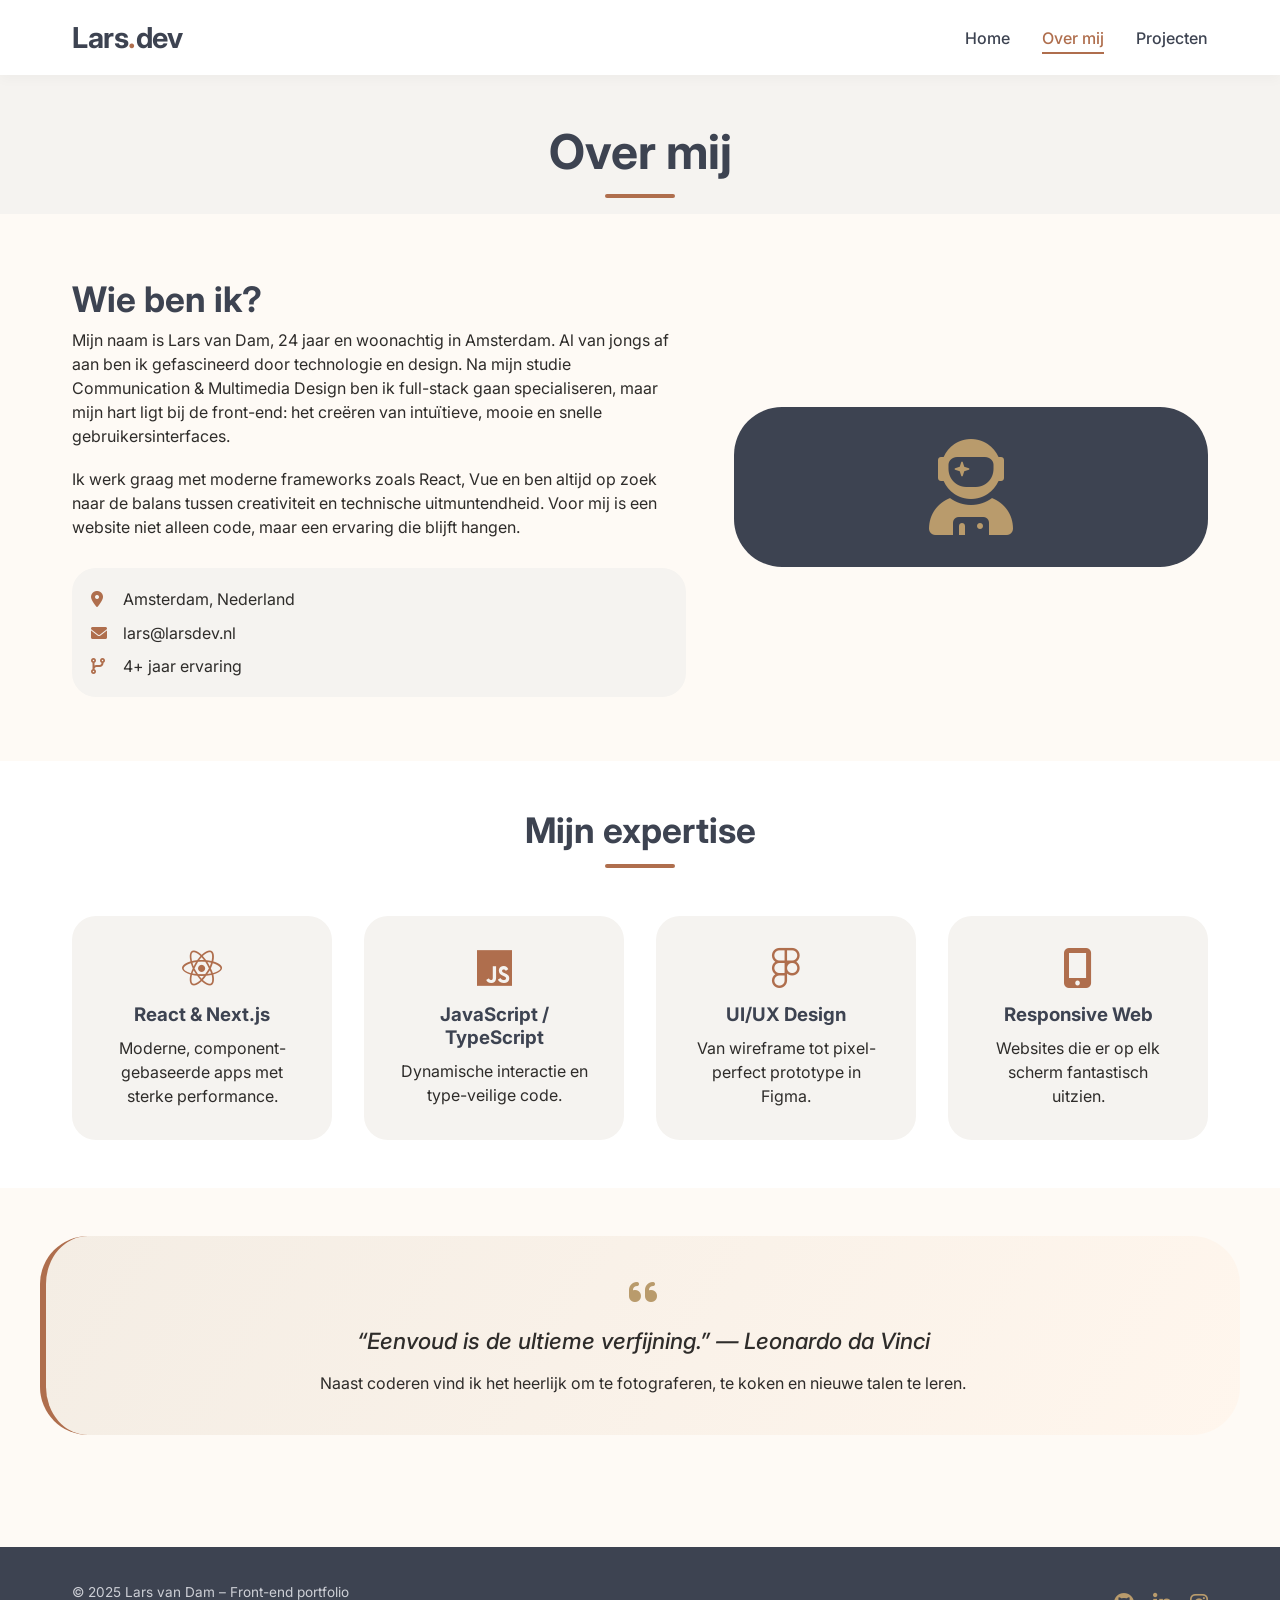
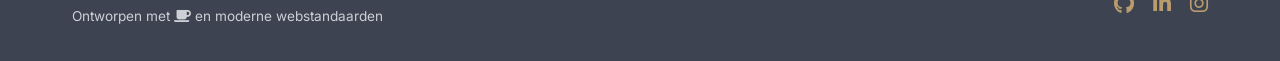
==== about.html @ 4d0721a4 "first commit" ====
<!DOCTYPE html>
<html lang="nl">
<head>
    <meta charset="UTF-8">
    <meta name="viewport" content="width=device-width, initial-scale=1.0">
    <title>Over mij | Jonathan Yang - Portfolio</title>
    <link rel="stylesheet" href="https://cdnjs.cloudflare.com/ajax/libs/font-awesome/6.0.0-beta3/css/all.min.css">
    <link href="https://fonts.googleapis.com/css2?family=Inter:opsz,wght@14..32,300;14..32,400;14..32,600;14..32,700&display=swap" rel="stylesheet">
    <link rel="stylesheet" href="style.css">
</head>
<body>
    <header>
        <nav class="navbar">
            <div class="nav-container">
                <div class="logo"><a href="index.html">Lars<span>.</span>dev</a></div>
                <ul class="nav-links">
                    <li><a href="index.html">Home</a></li>
                    <li><a href="about.html" class="active">Over mij</a></li>
                    <li><a href="projects.html">Projecten</a></li>
                </ul>
            </div>
        </nav>
    </header>

    <main>
        <section class="page-header">
            <div class="container">
                <h1>Over mij</h1>
                <div class="divider"></div>
            </div>
        </section>

        <section class="about-intro">
            <div class="container about-grid">
                <div class="about-text">
                    <h2>Wie ben ik?</h2>
                    <p>Mijn naam is Lars van Dam, 24 jaar en woonachtig in Amsterdam. Al van jongs af aan ben ik gefascineerd door technologie en design. Na mijn studie Communication & Multimedia Design ben ik full-stack gaan specialiseren, maar mijn hart ligt bij de front-end: het creëren van intuïtieve, mooie en snelle gebruikersinterfaces.</p>
                    <p>Ik werk graag met moderne frameworks zoals React, Vue en ben altijd op zoek naar de balans tussen creativiteit en technische uitmuntendheid. Voor mij is een website niet alleen code, maar een ervaring die blijft hangen.</p>
                    <div class="personal-details">
                        <div><i class="fas fa-map-marker-alt"></i> Amsterdam, Nederland</div>
                        <div><i class="fas fa-envelope"></i> lars@larsdev.nl</div>
                        <div><i class="fas fa-code-branch"></i> 4+ jaar ervaring</div>
                    </div>
                </div>
                <div class="about-illustration">
                    <i class="fas fa-user-astronaut"></i>
                </div>
            </div>
        </section>

        <section class="skills">
            <div class="container">
                <div class="section-header"><h2>Mijn expertise</h2><div class="divider"></div></div>
                <div class="skills-grid">
                    <div class="skill-card"><i class="fab fa-react"></i><h3>React & Next.js</h3><p>Moderne, component-gebaseerde apps met sterke performance.</p></div>
                    <div class="skill-card"><i class="fab fa-js"></i><h3>JavaScript / TypeScript</h3><p>Dynamische interactie en type-veilige code.</p></div>
                    <div class="skill-card"><i class="fab fa-figma"></i><h3>UI/UX Design</h3><p>Van wireframe tot pixel-perfect prototype in Figma.</p></div>
                    <div class="skill-card"><i class="fas fa-mobile-alt"></i><h3>Responsive Web</h3><p>Websites die er op elk scherm fantastisch uitzien.</p></div>
                </div>
            </div>
        </section>

        <section class="fun-fact">
            <div class="container fun-fact-box">
                <i class="fas fa-quote-left"></i>
                <p>“Eenvoud is de ultieme verfijning.” — Leonardo da Vinci</p>
                <span>Naast coderen vind ik het heerlijk om te fotograferen, te koken en nieuwe talen te leren.</span>
            </div>
        </section>
    </main>

    <footer>
        <div class="container footer-content">
            <div class="footer-info"><p>© 2025 Lars van Dam – Front-end portfolio</p><p>Ontworpen met <i class="fas fa-coffee"></i> en moderne webstandaarden</p></div>
            <div class="footer-social"><a href="#" aria-label="GitHub"><i class="fab fa-github"></i></a><a href="#" aria-label="LinkedIn"><i class="fab fa-linkedin-in"></i></a><a href="#" aria-label="Instagram"><i class="fab fa-instagram"></i></a></div>
        </div>
    </footer>
</body>
</html>
---- style.css ----
/* ---------- RESET & BASIS ---------- */
* {
    margin: 0;
    padding: 0;
    box-sizing: border-box;
}

body {
    font-family: 'Inter', sans-serif;
    background-color: #fefaf5; /* zacht warm wit */
    color: #2e2c2a;
    line-height: 1.5;
}

.container {
    max-width: 1200px;
    margin: 0 auto;
    padding: 0 2rem;
}

/* ---------- KLEURPALET ---------- */
:root {
    --beige: #B99B6C;
    --terracotta: #AF6E4D;
    --grijsblauw: #3D4351;
    --wit: #FFFFFF;
    --lichtgrijs: #F5F3F0;
}

/* ---------- NAVIGATIE ---------- */
.navbar {
    background-color: var(--wit);
    box-shadow: 0 4px 12px rgba(0,0,0,0.03);
    padding: 1rem 0;
    position: sticky;
    top: 0;
    z-index: 100;
}

.nav-container {
    max-width: 1200px;
    margin: 0 auto;
    padding: 0 2rem;
    display: flex;
    justify-content: space-between;
    align-items: center;
    flex-wrap: wrap;
}

.logo a {
    font-size: 1.8rem;
    font-weight: 700;
    color: var(--grijsblauw);
    text-decoration: none;
    letter-spacing: -0.5px;
}

.logo span {
    color: var(--terracotta);
}

.nav-links {
    display: flex;
    gap: 2rem;
    list-style: none;
}

.nav-links a {
    text-decoration: none;
    font-weight: 500;
    color: var(--grijsblauw);
    transition: 0.2s ease;
    padding-bottom: 4px;
    border-bottom: 2px solid transparent;
}

.nav-links a:hover, .nav-links a.active {
    color: var(--terracotta);
    border-bottom-color: var(--terracotta);
}

/* ---------- ALGEMENE ELEMENTEN ---------- */
h1, h2, h3 {
    font-weight: 700;
    line-height: 1.2;
    color: var(--grijsblauw);
}

h1 {
    font-size: 3rem;
    margin-bottom: 1rem;
}

h2 {
    font-size: 2.2rem;
    margin-bottom: 0.5rem;
}

.section-header {
    text-align: center;
    margin-bottom: 3rem;
}

.divider {
    width: 70px;
    height: 4px;
    background: var(--terracotta);
    margin: 0.8rem auto 0;
    border-radius: 2px;
}

.btn {
    display: inline-flex;
    align-items: center;
    gap: 0.5rem;
    padding: 0.8rem 1.8rem;
    border-radius: 40px;
    font-weight: 600;
    text-decoration: none;
    transition: 0.25s;
    font-size: 1rem;
}

.btn-primary {
    background-color: var(--terracotta);
    color: white;
    border: 2px solid var(--terracotta);
}

.btn-primary:hover {
    background-color: #9b5a3e;
    border-color: #9b5a3e;
    transform: translateY(-2px);
}

.btn-outline {
    background: transparent;
    border: 2px solid var(--beige);
    color: var(--beige);
}

.btn-outline:hover {
    background: var(--beige);
    color: white;
    border-color: var(--beige);
}

.btn-secondary {
    background-color: var(--beige);
    color: white;
    border: none;
}

.btn-secondary:hover {
    background-color: #a58454;
    transform: translateY(-2px);
}

/* ---------- HOME (HERO) ---------- */
.hero {
    padding: 4rem 0 2rem;
    background: linear-gradient(145deg, #fff9f2 0%, #fef7ed 100%);
}

.hero-grid {
    display: flex;
    align-items: center;
    gap: 3rem;
    flex-wrap: wrap;
}

.hero-content {
    flex: 1;
}

.hero-tag {
    background: rgba(175, 110, 77, 0.1);
    color: var(--terracotta);
    padding: 0.3rem 0.9rem;
    border-radius: 30px;
    font-size: 0.85rem;
    font-weight: 600;
    display: inline-block;
    margin-bottom: 1rem;
}

.accent-name {
    color: var(--terracotta);
    border-bottom: 3px solid var(--beige);
}

.hero-text {
    font-size: 1.2rem;
    margin: 1.5rem 0 2rem;
    color: #4a4a4a;
    max-width: 90%;
}

.hero-buttons {
    display: flex;
    gap: 1rem;
    flex-wrap: wrap;
}

.hero-visual {
    flex: 0.8;
    display: flex;
    justify-content: center;
}

.code-icon-wrapper {
    background: var(--grijsblauw);
    width: 220px;
    height: 220px;
    border-radius: 50%;
    display: flex;
    align-items: center;
    justify-content: center;
    position: relative;
    box-shadow: 0 20px 30px -10px rgba(0,0,0,0.15);
}

.code-icon-wrapper i {
    font-size: 5rem;
    color: var(--beige);
}

.floating-dot {
    position: absolute;
    width: 18px;
    height: 18px;
    background: var(--terracotta);
    border-radius: 50%;
    bottom: 20px;
    right: 30px;
    animation: float 2s infinite;
}

@keyframes float {
    0% { transform: translateY(0px); }
    50% { transform: translateY(-8px); }
    100% { transform: translateY(0px); }
}

/* Features */
.highlights {
    padding: 4rem 0;
    background: var(--wit);
}

.features-grid {
    display: flex;
    gap: 2rem;
    justify-content: center;
    flex-wrap: wrap;
}

.feature-card {
    background: var(--lichtgrijs);
    padding: 2rem 1.5rem;
    border-radius: 24px;
    text-align: center;
    flex: 1;
    min-width: 220px;
    transition: 0.2s;
}

.feature-card i {
    font-size: 2.5rem;
    color: var(--terracotta);
    margin-bottom: 1rem;
}

.feature-card h3 {
    margin-bottom: 0.5rem;
}

.feature-card p {
    color: #5f5c58;
}

/* featured project */
.featured-project {
    padding: 3rem 0 5rem;
    background: var(--lichtgrijs);
}

.featured-container {
    display: flex;
    align-items: center;
    gap: 3rem;
    flex-wrap: wrap;
    background: white;
    border-radius: 32px;
    padding: 2rem;
    box-shadow: 0 15px 30px rgba(0,0,0,0.05);
}

.featured-text {
    flex: 1.2;
}

.mini-badge {
    background: var(--beige);
    color: white;
    padding: 0.2rem 0.8rem;
    border-radius: 20px;
    font-size: 0.75rem;
    font-weight: 600;
    display: inline-block;
    margin-bottom: 1rem;
}

.featured-mockup {
    flex: 0.8;
    text-align: center;
    background: var(--grijsblauw);
    border-radius: 28px;
    padding: 2rem;
}

.featured-mockup i {
    font-size: 5rem;
    color: var(--beige);
}

/* ---------- ABOUT PAGINA ---------- */
.page-header {
    text-align: center;
    padding: 3rem 0 1rem;
    background: var(--lichtgrijs);
}

.page-header h1 {
    margin-bottom: 0.5rem;
}

.subtitle {
    font-size: 1.1rem;
    color: #6b6a68;
    margin-top: 0.5rem;
}

.about-intro {
    padding: 4rem 0;
}

.about-grid {
    display: flex;
    gap: 3rem;
    align-items: center;
    flex-wrap: wrap;
}

.about-text {
    flex: 1.5;
}

.about-text p {
    margin-bottom: 1.2rem;
    color: #2e2c2a;
}

.personal-details {
    margin-top: 1.8rem;
    display: flex;
    flex-direction: column;
    gap: 0.6rem;
    background: var(--lichtgrijs);
    padding: 1.2rem;
    border-radius: 24px;
}

.personal-details i {
    width: 28px;
    color: var(--terracotta);
}

.about-illustration {
    flex: 1;
    background: var(--grijsblauw);
    border-radius: 48px;
    padding: 2rem;
    text-align: center;
}

.about-illustration i {
    font-size: 6rem;
    color: var(--beige);
}

.skills {
    padding: 3rem 0;
    background: var(--wit);
}

.skills-grid {
    display: grid;
    grid-template-columns: repeat(auto-fit, minmax(240px, 1fr));
    gap: 2rem;
}

.skill-card {
    background: var(--lichtgrijs);
    padding: 2rem;
    border-radius: 24px;
    text-align: center;
}

.skill-card i {
    font-size: 2.5rem;
    color: var(--terracotta);
    margin-bottom: 1rem;
}

.skill-card h3 {
    margin-bottom: 0.6rem;
}

.fun-fact {
    padding: 3rem 0 5rem;
}

.fun-fact-box {
    background: linear-gradient(120deg, #f4ede4, #fff6ed);
    padding: 2.5rem;
    border-radius: 48px;
    text-align: center;
    border-left: 6px solid var(--terracotta);
}

.fun-fact-box i {
    font-size: 2rem;
    color: var(--beige);
    margin-bottom: 1rem;
}

.fun-fact-box p {
    font-size: 1.4rem;
    font-weight: 500;
    font-style: italic;
    margin-bottom: 0.8rem;
}

/* ---------- PROJECTEN PAGINA ---------- */
.projects-grid-section {
    padding: 4rem 0;
}

.projects-grid {
    display: grid;
    grid-template-columns: repeat(auto-fill, minmax(280px, 1fr));
    gap: 2rem;
}

.project-card {
    background: white;
    border-radius: 28px;
    padding: 2rem 1.5rem;
    box-shadow: 0 8px 20px rgba(0,0,0,0.03);
    transition: 0.2s;
    border: 1px solid #f0e9e1;
}

.project-card:hover {
    transform: translateY(-8px);
    box-shadow: 0 20px 30px rgba(0,0,0,0.05);
}

.project-icon i {
    font-size: 2.8rem;
    color: var(--terracotta);
    margin-bottom: 1.2rem;
}

.project-card h3 {
    margin-bottom: 0.8rem;
}

.project-card p {
    color: #5c5a58;
    margin: 0.8rem 0;
}

.project-tags {
    display: flex;
    flex-wrap: wrap;
    gap: 0.5rem;
    margin: 1rem 0 1.2rem;
}

.project-tags span {
    background: var(--lichtgrijs);
    padding: 0.2rem 0.8rem;
    border-radius: 50px;
    font-size: 0.75rem;
    font-weight: 500;
    color: var(--grijsblauw);
}

.project-link {
    font-weight: 600;
    text-decoration: none;
    color: var(--terracotta);
    transition: 0.2s;
}

.project-link:hover {
    gap: 0.4rem;
    letter-spacing: 0.3px;
}

.contact-cta {
    padding: 2rem 0 4rem;
}

.cta-box {
    background: var(--grijsblauw);
    text-align: center;
    padding: 3rem 2rem;
    border-radius: 48px;
    color: white;
}

.cta-box h3 {
    color: white;
    font-size: 1.8rem;
    margin-bottom: 0.8rem;
}

.cta-box p {
    color: #d6d9e0;
    margin-bottom: 1.8rem;
}

.cta-box .btn-primary {
    background-color: var(--beige);
    border-color: var(--beige);
}

/* ---------- FOOTER ---------- */
footer {
    background: var(--grijsblauw);
    color: #cdcfd6;
    padding: 2rem 0;
    margin-top: 2rem;
}

.footer-content {
    display: flex;
    justify-content: space-between;
    align-items: center;
    flex-wrap: wrap;
    gap: 1rem;
}

.footer-info p {
    margin: 0.2rem 0;
    font-size: 0.85rem;
}

.footer-social a {
    color: var(--beige);
    font-size: 1.3rem;
    margin-left: 1.2rem;
    transition: 0.2s;
}

.footer-social a:hover {
    color: white;
}

/* ---------- RESPONSIVE ---------- */
@media (max-width: 768px) {
    .nav-container {
        flex-direction: column;
        gap: 1rem;
    }
    .nav-links {
        gap: 1.5rem;
    }
    h1 {
        font-size: 2.2rem;
    }
    .hero-grid, .about-grid, .featured-container {
        flex-direction: column;
        text-align: center;
    }
    .hero-text {
        max-width: 100%;
    }
    .hero-buttons {
        justify-content: center;
    }
    .featured-mockup {
        width: 100%;
    }
    .footer-content {
        flex-direction: column;
        text-align: center;
    }
    .footer-social a {
        margin: 0 0.6rem;
    }
}
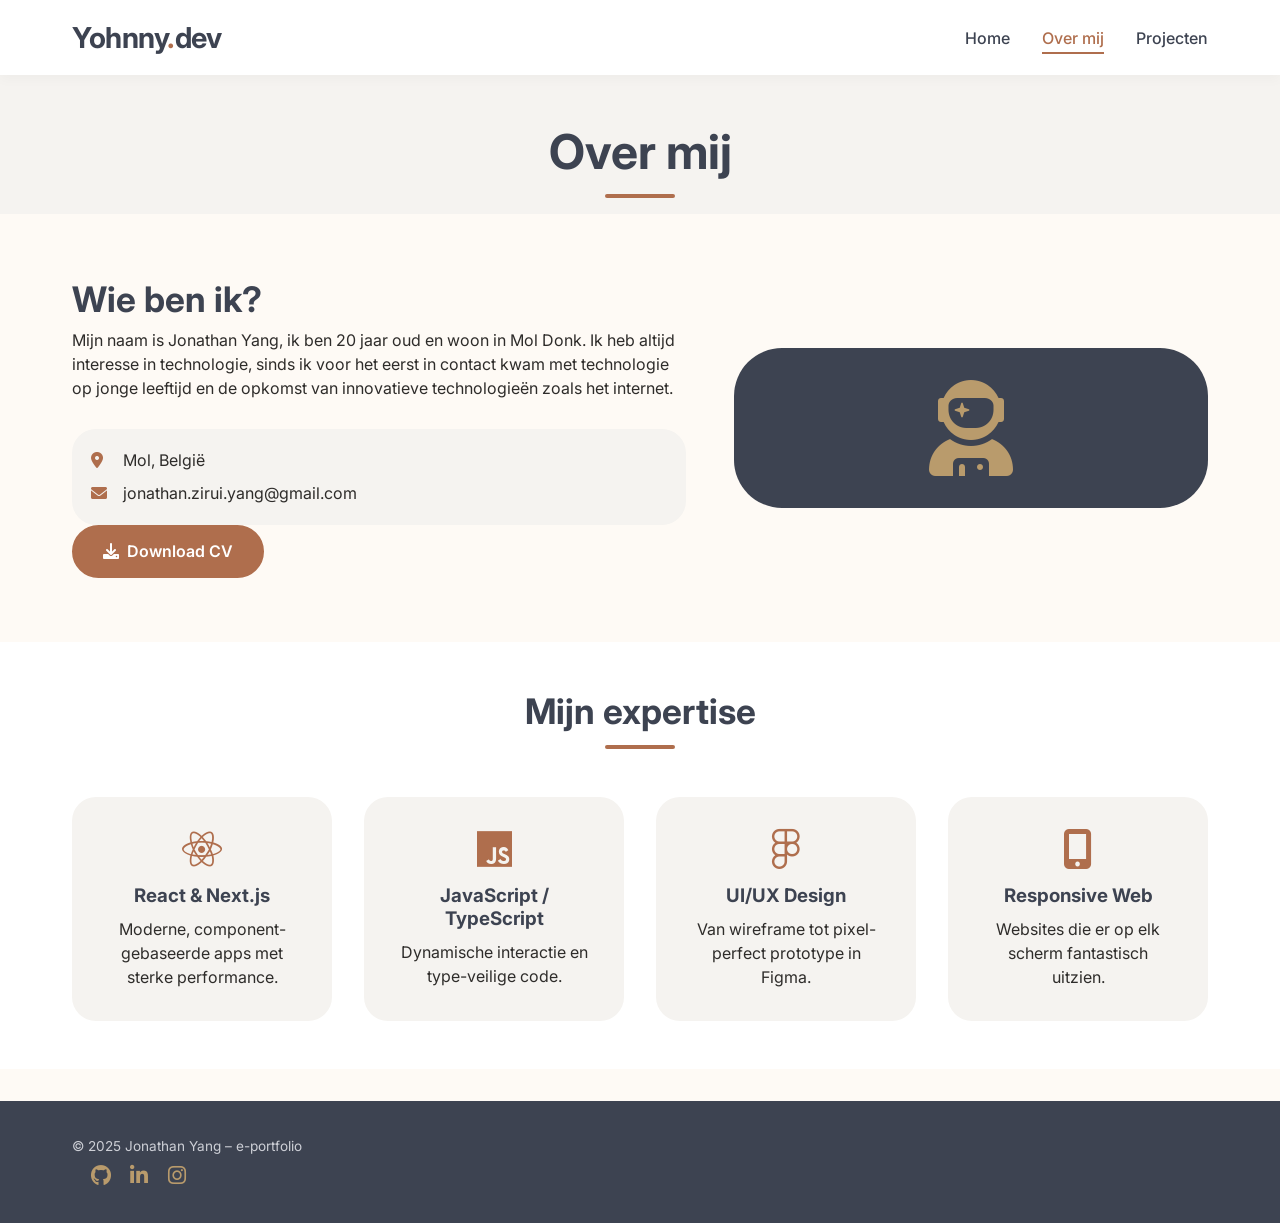
==== commit 4858b7e9: "updated placeholder text" ====
--- a/about.html
+++ b/about.html
@@ -12,7 +12,7 @@
     <header>
         <nav class="navbar">
             <div class="nav-container">
-                <div class="logo"><a href="index.html">Lars<span>.</span>dev</a></div>
+                <div class="logo"><a href="index.html">Yohnny<span>.</span>dev</a></div>
                 <ul class="nav-links">
                     <li><a href="index.html">Home</a></li>
                     <li><a href="about.html" class="active">Over mij</a></li>
@@ -34,12 +34,22 @@
             <div class="container about-grid">
                 <div class="about-text">
                     <h2>Wie ben ik?</h2>
+                    <p>Mijn naam is Jonathan Yang, ik ben 20 jaar oud en woon in Mol Donk. Ik heb altijd interesse in technologie, sinds ik voor het eerst in contact kwam met technologie op jonge leeftijd en de opkomst van innovatieve technologieën zoals het internet. </p>
+                    <!--
                     <p>Mijn naam is Lars van Dam, 24 jaar en woonachtig in Amsterdam. Al van jongs af aan ben ik gefascineerd door technologie en design. Na mijn studie Communication & Multimedia Design ben ik full-stack gaan specialiseren, maar mijn hart ligt bij de front-end: het creëren van intuïtieve, mooie en snelle gebruikersinterfaces.</p>
                     <p>Ik werk graag met moderne frameworks zoals React, Vue en ben altijd op zoek naar de balans tussen creativiteit en technische uitmuntendheid. Voor mij is een website niet alleen code, maar een ervaring die blijft hangen.</p>
+                    -->
                     <div class="personal-details">
-                        <div><i class="fas fa-map-marker-alt"></i> Amsterdam, Nederland</div>
-                        <div><i class="fas fa-envelope"></i> lars@larsdev.nl</div>
+                        <div><i class="fas fa-map-marker-alt"></i> Mol, België</div>
+                        <div><i class="fas fa-envelope"></i> jonathan.zirui.yang@gmail.com</div>
+                        <!--
                         <div><i class="fas fa-code-branch"></i> 4+ jaar ervaring</div>
+                        -->
+                    </div>
+                    <div class="cv-download">
+                        <a href="CV_Jonathan Yang.pdf" class="btn btn-primary" download>
+                            <i class="fas fa-download"></i> Download CV
+                        </a>
                     </div>
                 </div>
                 <div class="about-illustration">
@@ -60,6 +70,7 @@
             </div>
         </section>
 
+        <!--
         <section class="fun-fact">
             <div class="container fun-fact-box">
                 <i class="fas fa-quote-left"></i>
@@ -67,11 +78,12 @@
                 <span>Naast coderen vind ik het heerlijk om te fotograferen, te koken en nieuwe talen te leren.</span>
             </div>
         </section>
+        -->
     </main>
 
     <footer>
         <div class="container footer-content">
-            <div class="footer-info"><p>© 2025 Lars van Dam – Front-end portfolio</p><p>Ontworpen met <i class="fas fa-coffee"></i> en moderne webstandaarden</p></div>
+            <div class="footer-info"><p>© 2025 Jonathan Yang – e-portfolio</p>
             <div class="footer-social"><a href="#" aria-label="GitHub"><i class="fab fa-github"></i></a><a href="#" aria-label="LinkedIn"><i class="fab fa-linkedin-in"></i></a><a href="#" aria-label="Instagram"><i class="fab fa-instagram"></i></a></div>
         </div>
     </footer>
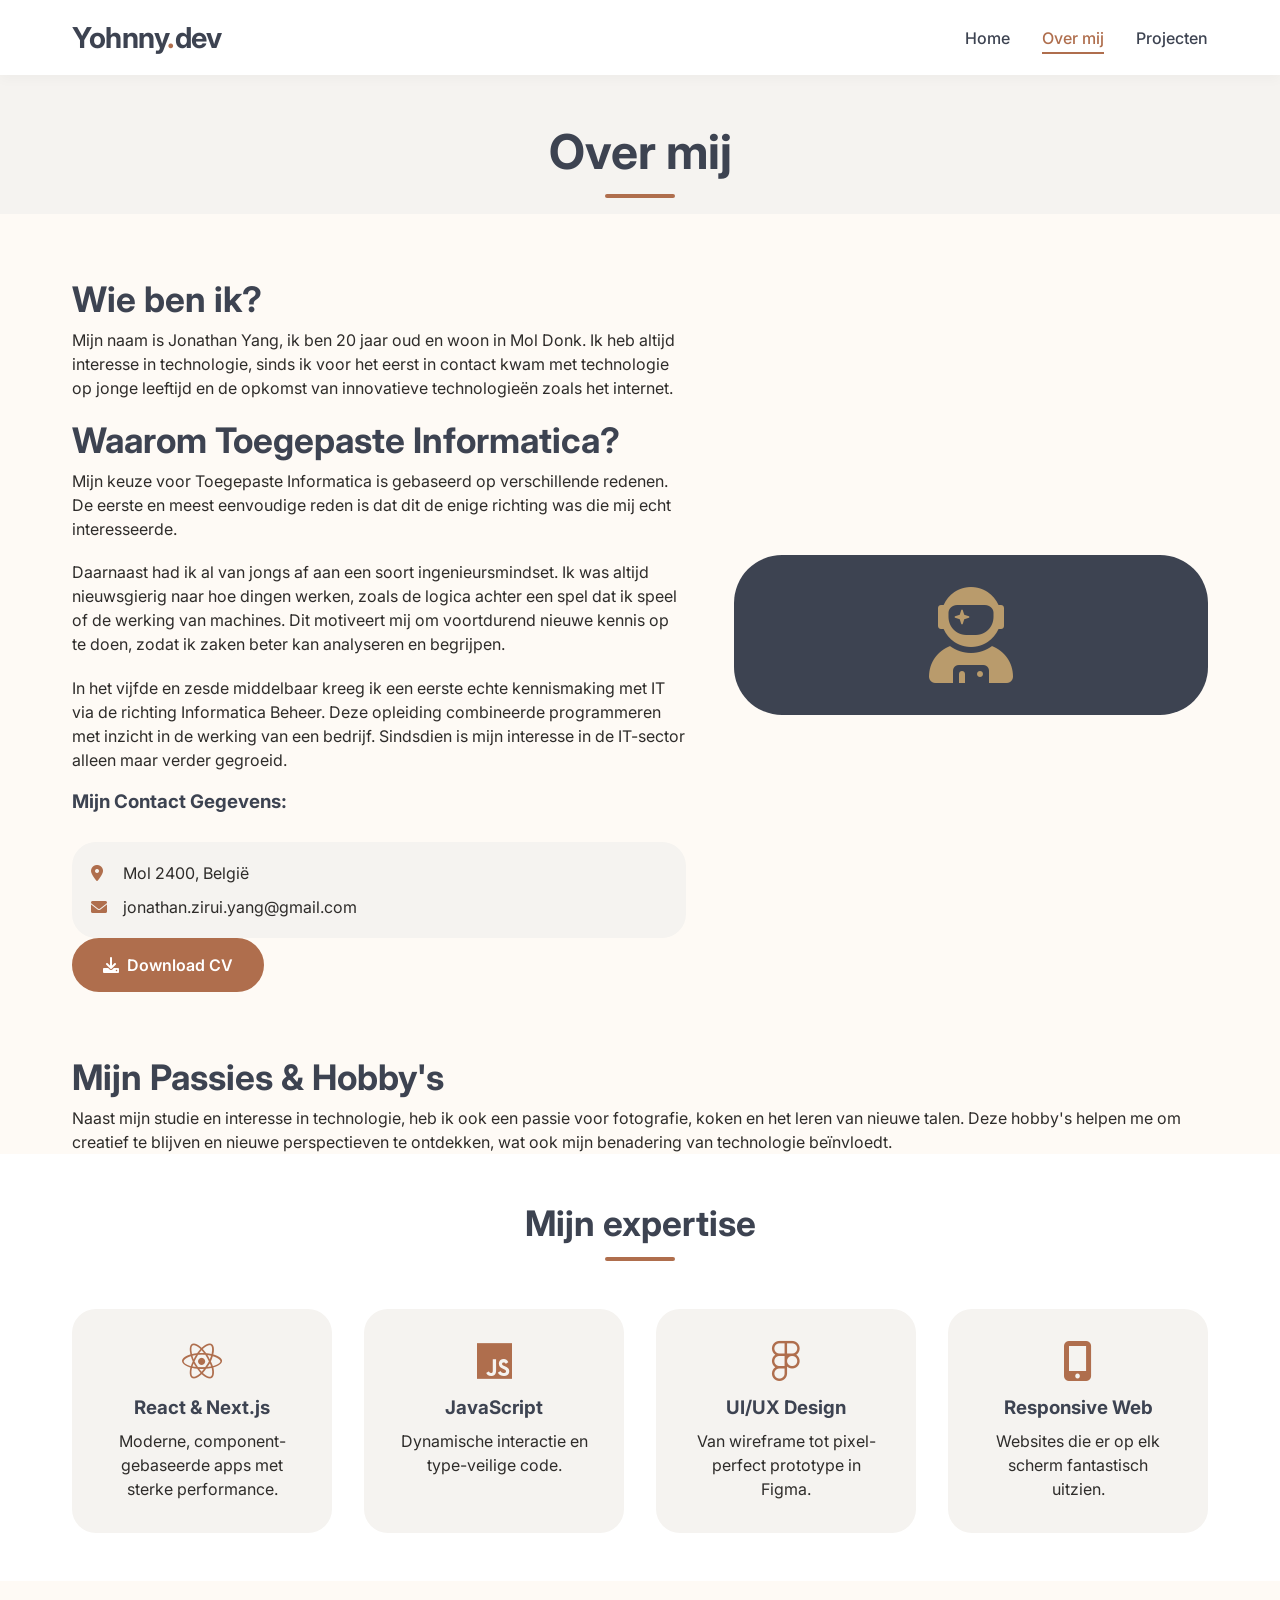
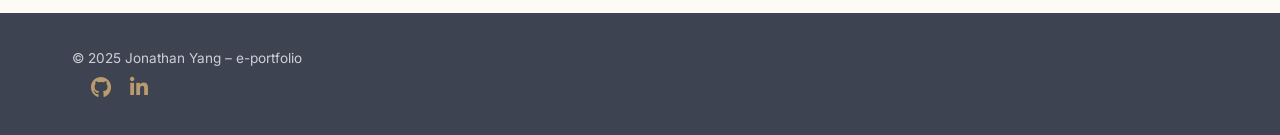
==== commit 53a6bdf3: "Footer geupdate, index.html geupdate en about.html vervult." ====
--- a/about.html
+++ b/about.html
@@ -34,13 +34,16 @@
             <div class="container about-grid">
                 <div class="about-text">
                     <h2>Wie ben ik?</h2>
-                    <p>Mijn naam is Jonathan Yang, ik ben 20 jaar oud en woon in Mol Donk. Ik heb altijd interesse in technologie, sinds ik voor het eerst in contact kwam met technologie op jonge leeftijd en de opkomst van innovatieve technologieën zoals het internet. </p>
-                    <!--
-                    <p>Mijn naam is Lars van Dam, 24 jaar en woonachtig in Amsterdam. Al van jongs af aan ben ik gefascineerd door technologie en design. Na mijn studie Communication & Multimedia Design ben ik full-stack gaan specialiseren, maar mijn hart ligt bij de front-end: het creëren van intuïtieve, mooie en snelle gebruikersinterfaces.</p>
-                    <p>Ik werk graag met moderne frameworks zoals React, Vue en ben altijd op zoek naar de balans tussen creativiteit en technische uitmuntendheid. Voor mij is een website niet alleen code, maar een ervaring die blijft hangen.</p>
-                    -->
+                    <p>Mijn naam is Jonathan Yang, ik ben 20 jaar oud en woon in Mol Donk. Ik heb altijd interesse in technologie, sinds ik voor het eerst in contact kwam met technologie op jonge leeftijd en de opkomst van innovatieve technologieën zoals het internet.  </p>
+
+                    <h2>Waarom Toegepaste Informatica?</h2>
+                    <p>Mijn keuze voor Toegepaste Informatica is gebaseerd op verschillende redenen. De eerste en meest eenvoudige reden is dat dit de enige richting was die mij echt interesseerde.</p>
+                    <p>Daarnaast had ik al van jongs af aan een soort ingenieursmindset. Ik was altijd nieuwsgierig naar hoe dingen werken, zoals de logica achter een spel dat ik speel of de werking van machines. Dit motiveert mij om voortdurend nieuwe kennis op te doen, zodat ik zaken beter kan analyseren en begrijpen.</p>
+                    <p>In het vijfde en zesde middelbaar kreeg ik een eerste echte kennismaking met IT via de richting Informatica Beheer. Deze opleiding combineerde programmeren met inzicht in de werking van een bedrijf. Sindsdien is mijn interesse in de IT-sector alleen maar verder gegroeid.</p>
+
+                    <h3>Mijn Contact Gegevens:</h3>
                     <div class="personal-details">
-                        <div><i class="fas fa-map-marker-alt"></i> Mol, België</div>
+                        <div><i class="fas fa-map-marker-alt"></i> Mol 2400, België</div>
                         <div><i class="fas fa-envelope"></i> jonathan.zirui.yang@gmail.com</div>
                         <!--
                         <div><i class="fas fa-code-branch"></i> 4+ jaar ervaring</div>
@@ -58,12 +61,19 @@
             </div>
         </section>
 
+        <section>
+            <div class="container">
+                <h2>Mijn Passies & Hobby's</h2>
+                <p>Naast mijn studie en interesse in technologie, heb ik ook een passie voor fotografie, koken en het leren van nieuwe talen. Deze hobby's helpen me om creatief te blijven en nieuwe perspectieven te ontdekken, wat ook mijn benadering van technologie beïnvloedt.</p>
+            </div>
+        </section>
+
         <section class="skills">
             <div class="container">
                 <div class="section-header"><h2>Mijn expertise</h2><div class="divider"></div></div>
                 <div class="skills-grid">
                     <div class="skill-card"><i class="fab fa-react"></i><h3>React & Next.js</h3><p>Moderne, component-gebaseerde apps met sterke performance.</p></div>
-                    <div class="skill-card"><i class="fab fa-js"></i><h3>JavaScript / TypeScript</h3><p>Dynamische interactie en type-veilige code.</p></div>
+                    <div class="skill-card"><i class="fab fa-js"></i><h3>JavaScript</h3><p>Dynamische interactie en type-veilige code.</p></div>
                     <div class="skill-card"><i class="fab fa-figma"></i><h3>UI/UX Design</h3><p>Van wireframe tot pixel-perfect prototype in Figma.</p></div>
                     <div class="skill-card"><i class="fas fa-mobile-alt"></i><h3>Responsive Web</h3><p>Websites die er op elk scherm fantastisch uitzien.</p></div>
                 </div>
@@ -84,7 +94,7 @@
     <footer>
         <div class="container footer-content">
             <div class="footer-info"><p>© 2025 Jonathan Yang – e-portfolio</p>
-            <div class="footer-social"><a href="#" aria-label="GitHub"><i class="fab fa-github"></i></a><a href="#" aria-label="LinkedIn"><i class="fab fa-linkedin-in"></i></a><a href="#" aria-label="Instagram"><i class="fab fa-instagram"></i></a></div>
+            <div class="footer-social"><a href="https://github.com/Yohnnys" aria-label="GitHub"><i class="fab fa-github"></i></a><a href="https://www.linkedin.com/in/jonathan-zirui-yang/" aria-label="LinkedIn"><i class="fab fa-linkedin-in"></i></a><!--<a href="#" aria-label="Instagram"><i class="fab fa-instagram">--></i></a></div>
         </div>
     </footer>
 </body>
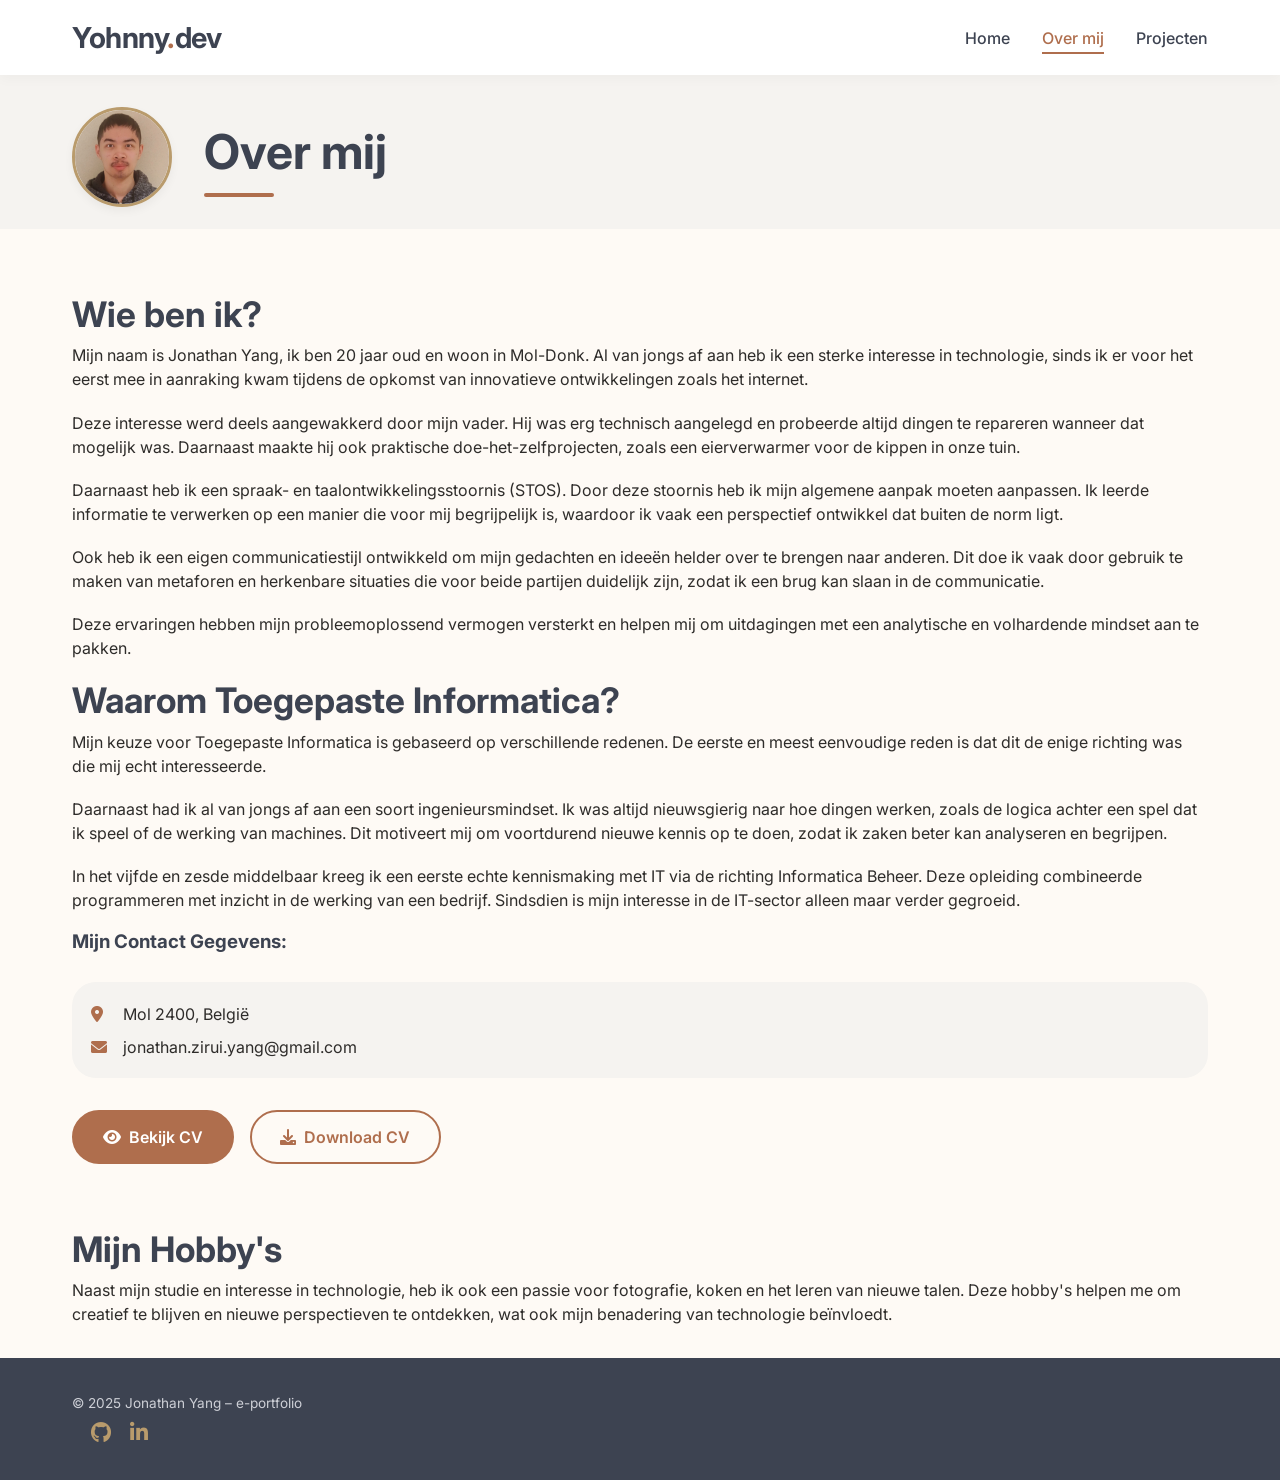
==== commit e99220e5: "Project page afgemaakt, verder gewerkt aan about me pagina Co-authored-by: Copilot <copilot@github.c" ====
--- a/about.html
+++ b/about.html
@@ -24,9 +24,15 @@
 
     <main>
         <section class="page-header">
-            <div class="container">
-                <h1>Over mij</h1>
-                <div class="divider"></div>
+            <div class="container header-with-image">
+                <div class="profile-image">
+                    <img src="Afbeeldingen/profielFoto.png" alt="Jonathan Yang - profielfoto">
+                    <!-- Vervang de link door je eigen afbeelding, bijv. 'profielfoto.jpg' -->
+                </div>
+                <div class="header-text">
+                    <h1>Over mij</h1>
+                    <div class="divider"></div>
+                </div>
             </div>
         </section>
 
@@ -34,7 +40,11 @@
             <div class="container about-grid">
                 <div class="about-text">
                     <h2>Wie ben ik?</h2>
-                    <p>Mijn naam is Jonathan Yang, ik ben 20 jaar oud en woon in Mol Donk. Ik heb altijd interesse in technologie, sinds ik voor het eerst in contact kwam met technologie op jonge leeftijd en de opkomst van innovatieve technologieën zoals het internet.  </p>
+                    <p>Mijn naam is Jonathan Yang, ik ben 20 jaar oud en woon in Mol-Donk. Al van jongs af aan heb ik een sterke interesse in technologie, sinds ik er voor het eerst mee in aanraking kwam tijdens de opkomst van innovatieve ontwikkelingen zoals het internet.</p>
+                    <p>Deze interesse werd deels aangewakkerd door mijn vader. Hij was erg technisch aangelegd en probeerde altijd dingen te repareren wanneer dat mogelijk was. Daarnaast maakte hij ook praktische doe-het-zelfprojecten, zoals een eierverwarmer voor de kippen in onze tuin.</p>
+                    <p>Daarnaast heb ik een spraak- en taalontwikkelingsstoornis (STOS). Door deze stoornis heb ik mijn algemene aanpak moeten aanpassen. Ik leerde informatie te verwerken op een manier die voor mij begrijpelijk is, waardoor ik vaak een perspectief ontwikkel dat buiten de norm ligt.</p>
+                    <p>Ook heb ik een eigen communicatiestijl ontwikkeld om mijn gedachten en ideeën helder over te brengen naar anderen. Dit doe ik vaak door gebruik te maken van metaforen en herkenbare situaties die voor beide partijen duidelijk zijn, zodat ik een brug kan slaan in de communicatie.</p>
+                    <p>Deze ervaringen hebben mijn probleemoplossend vermogen versterkt en helpen mij om uitdagingen met een analytische en volhardende mindset aan te pakken.</p>
 
                     <h2>Waarom Toegepaste Informatica?</h2>
                     <p>Mijn keuze voor Toegepaste Informatica is gebaseerd op verschillende redenen. De eerste en meest eenvoudige reden is dat dit de enige richting was die mij echt interesseerde.</p>
@@ -49,25 +59,35 @@
                         <div><i class="fas fa-code-branch"></i> 4+ jaar ervaring</div>
                         -->
                     </div>
-                    <div class="cv-download">
-                        <a href="CV_Jonathan Yang.pdf" class="btn btn-primary" download>
+                    <div class="cv-actions">
+                        <a href="CV_Jonathan Yang.pdf" class="btn btn-primary" target="_blank" rel="noopener noreferrer">
+                            <i class="fas fa-eye"></i> Bekijk CV
+                        </a>
+                        <a href="CV_Jonathan Yang.pdf" class="btn btn-outline-light" download>
                             <i class="fas fa-download"></i> Download CV
                         </a>
                     </div>
                 </div>
+                <!--
                 <div class="about-illustration">
-                    <i class="fas fa-user-astronaut"></i>
+                    <img src="Afbeeldingen/profielFoto.png" alt="Profiel foto van Jonathan Yang">
                 </div>
+                -->
             </div>
         </section>
 
         <section>
             <div class="container">
-                <h2>Mijn Passies & Hobby's</h2>
+                <h2>Mijn Hobby's</h2>
                 <p>Naast mijn studie en interesse in technologie, heb ik ook een passie voor fotografie, koken en het leren van nieuwe talen. Deze hobby's helpen me om creatief te blijven en nieuwe perspectieven te ontdekken, wat ook mijn benadering van technologie beïnvloedt.</p>
             </div>
         </section>
 
+        <section>
+            
+        </section>
+
+        <!--
         <section class="skills">
             <div class="container">
                 <div class="section-header"><h2>Mijn expertise</h2><div class="divider"></div></div>
@@ -79,6 +99,7 @@
                 </div>
             </div>
         </section>
+
 
         <!--
         <section class="fun-fact">
--- a/style.css
+++ b/style.css
@@ -326,13 +326,36 @@
 
 /* ---------- ABOUT PAGINA ---------- */
 .page-header {
-    text-align: center;
-    padding: 3rem 0 1rem;
+    text-align: left;
+    padding: 2rem 0 1rem;
     background: var(--lichtgrijs);
 }
-
-.page-header h1 {
-    margin-bottom: 0.5rem;
+.header-with-image {
+    display: flex;
+    align-items: center;
+    gap: 2rem;
+    flex-wrap: wrap;
+}
+.profile-image {
+    flex-shrink: 0;
+}
+.profile-image img {
+    width: 100px;
+    height: 100px;
+    border-radius: 50%;
+    object-fit: cover;
+    border: 3px solid var(--beige);
+    box-shadow: 0 4px 10px rgba(0,0,0,0.05);
+}
+.header-text {
+    flex: 1;
+}
+.header-text h1 {
+    margin-bottom: 0.25rem;
+}
+.divider {
+    margin-left: 0;
+    margin-right: auto;
 }
 
 .subtitle {
@@ -442,100 +465,136 @@
     margin-bottom: 0.8rem;
 }
 
+.cv-actions {
+    display: flex;
+    gap: 1rem;
+    flex-wrap: wrap;
+    margin-top: 2rem;
+}
+
+.btn-outline-light {
+    background: transparent;
+    border: 2px solid var(--terracotta);
+    color: var(--terracotta);
+}
+.btn-outline-light:hover {
+    background: var(--terracotta);
+    color: white;
+}
+
+.about-illustration img {
+    width: 100%;
+    max-width: 320px;
+    border-radius: 32px;
+    object-fit: cover;
+    box-shadow: 0 20px 30px -10px rgba(0,0,0,0.1);
+    transition: transform 0.2s;
+}
+
+.about-illustration img:hover {
+    transform: scale(1.02);
+}
+
 /* ---------- PROJECTEN PAGINA ---------- */
-.projects-grid-section {
-    padding: 4rem 0;
-}
-
-.projects-grid {
-    display: grid;
-    grid-template-columns: repeat(auto-fill, minmax(280px, 1fr));
-    gap: 2rem;
-}
-
-.project-card {
+/* Extra styling voor de gedetailleerde projectweergave */
+.project-detail {
+    margin: 4rem 0;
+    scroll-margin-top: 80px;
+}
+.project-detail:first-of-type {
+    margin-top: 2rem;
+}
+.project-detail:last-of-type {
+    margin-bottom: 2rem;
+}
+.project-detail-inner {
+    display: flex;
+    gap: 3rem;
+    align-items: flex-start;
+    flex-wrap: wrap;
     background: white;
     border-radius: 28px;
-    padding: 2rem 1.5rem;
-    box-shadow: 0 8px 20px rgba(0,0,0,0.03);
-    transition: 0.2s;
-    border: 1px solid #f0e9e1;
-}
-
-.project-card:hover {
-    transform: translateY(-8px);
-    box-shadow: 0 20px 30px rgba(0,0,0,0.05);
-}
-
-.project-icon i {
-    font-size: 2.8rem;
-    color: var(--terracotta);
-    margin-bottom: 1.2rem;
-}
-
-.project-card h3 {
-    margin-bottom: 0.8rem;
-}
-
-.project-card p {
-    color: #5c5a58;
-    margin: 0.8rem 0;
-}
-
+    padding: 2rem;
+    box-shadow: 0 8px 20px rgba(0,0,0,0.05);
+    transition: transform 0.2s, box-shadow 0.2s;
+}
+.project-detail-inner:hover {
+    transform: translateY(-4px);
+    box-shadow: 0 20px 30px rgba(0,0,0,0.08);
+}
+.project-image {
+    flex: 1;
+    min-width: 260px;
+    text-align: center;
+}
+.project-image img {
+    width: 100%;
+    max-width: 320px;
+    border-radius: 24px;
+    box-shadow: 0 8px 18px rgba(0,0,0,0.1);
+    object-fit: cover;
+    aspect-ratio: 4/3;
+}
+.project-info {
+    flex: 2;
+}
+.project-info h2 {
+    color: var(--grijsblauw);
+    margin-top: 0;
+    margin-bottom: 0.5rem;
+    font-size: 1.8rem;
+}
+.project-context {
+    font-size: 1rem;
+    line-height: 1.5;
+    margin: 1rem 0;
+    color: #2e2c2a;
+}
+.learned-box, .contribution-box {
+    background: var(--lichtgrijs);
+    padding: 1rem 1.5rem;
+    border-radius: 20px;
+    margin-top: 1.2rem;
+}
+.learned-box h4, .contribution-box h4 {
+    color: var(--terracotta);
+    margin-bottom: 0.5rem;
+    display: flex;
+    align-items: center;
+    gap: 0.5rem;
+}
+.learned-box ul, .contribution-box p {
+    margin: 0;
+    padding-left: 1.2rem;
+}
+.learned-box li {
+    margin: 0.4rem 0;
+}
 .project-tags {
     display: flex;
     flex-wrap: wrap;
-    gap: 0.5rem;
-    margin: 1rem 0 1.2rem;
-}
-
+    gap: 0.6rem;
+    margin: 1rem 0 0.5rem;
+}
 .project-tags span {
-    background: var(--lichtgrijs);
-    padding: 0.2rem 0.8rem;
-    border-radius: 50px;
-    font-size: 0.75rem;
+    background: #f0e9e1;
+    padding: 0.3rem 1rem;
+    border-radius: 40px;
+    font-size: 0.8rem;
     font-weight: 500;
     color: var(--grijsblauw);
 }
-
-.project-link {
-    font-weight: 600;
-    text-decoration: none;
-    color: var(--terracotta);
-    transition: 0.2s;
-}
-
-.project-link:hover {
-    gap: 0.4rem;
-    letter-spacing: 0.3px;
-}
-
-.contact-cta {
-    padding: 2rem 0 4rem;
-}
-
-.cta-box {
-    background: var(--grijsblauw);
-    text-align: center;
-    padding: 3rem 2rem;
-    border-radius: 48px;
-    color: white;
-}
-
-.cta-box h3 {
-    color: white;
-    font-size: 1.8rem;
-    margin-bottom: 0.8rem;
-}
-
-.cta-box p {
-    color: #d6d9e0;
-    margin-bottom: 1.8rem;
-}
-
-.cta-box .btn-primary {
-    background-color: var(--beige);
-    border-color: var(--beige);
+@media (max-width: 768px) {
+    .project-detail-inner {
+        flex-direction: column;
+        text-align: center;
+    }
+    .learned-box ul {
+        text-align: left;
+    }
+    .project-info h2 {
+        font-size: 1.5rem;
+    }
 }
 
 /* ---------- FOOTER ---------- */
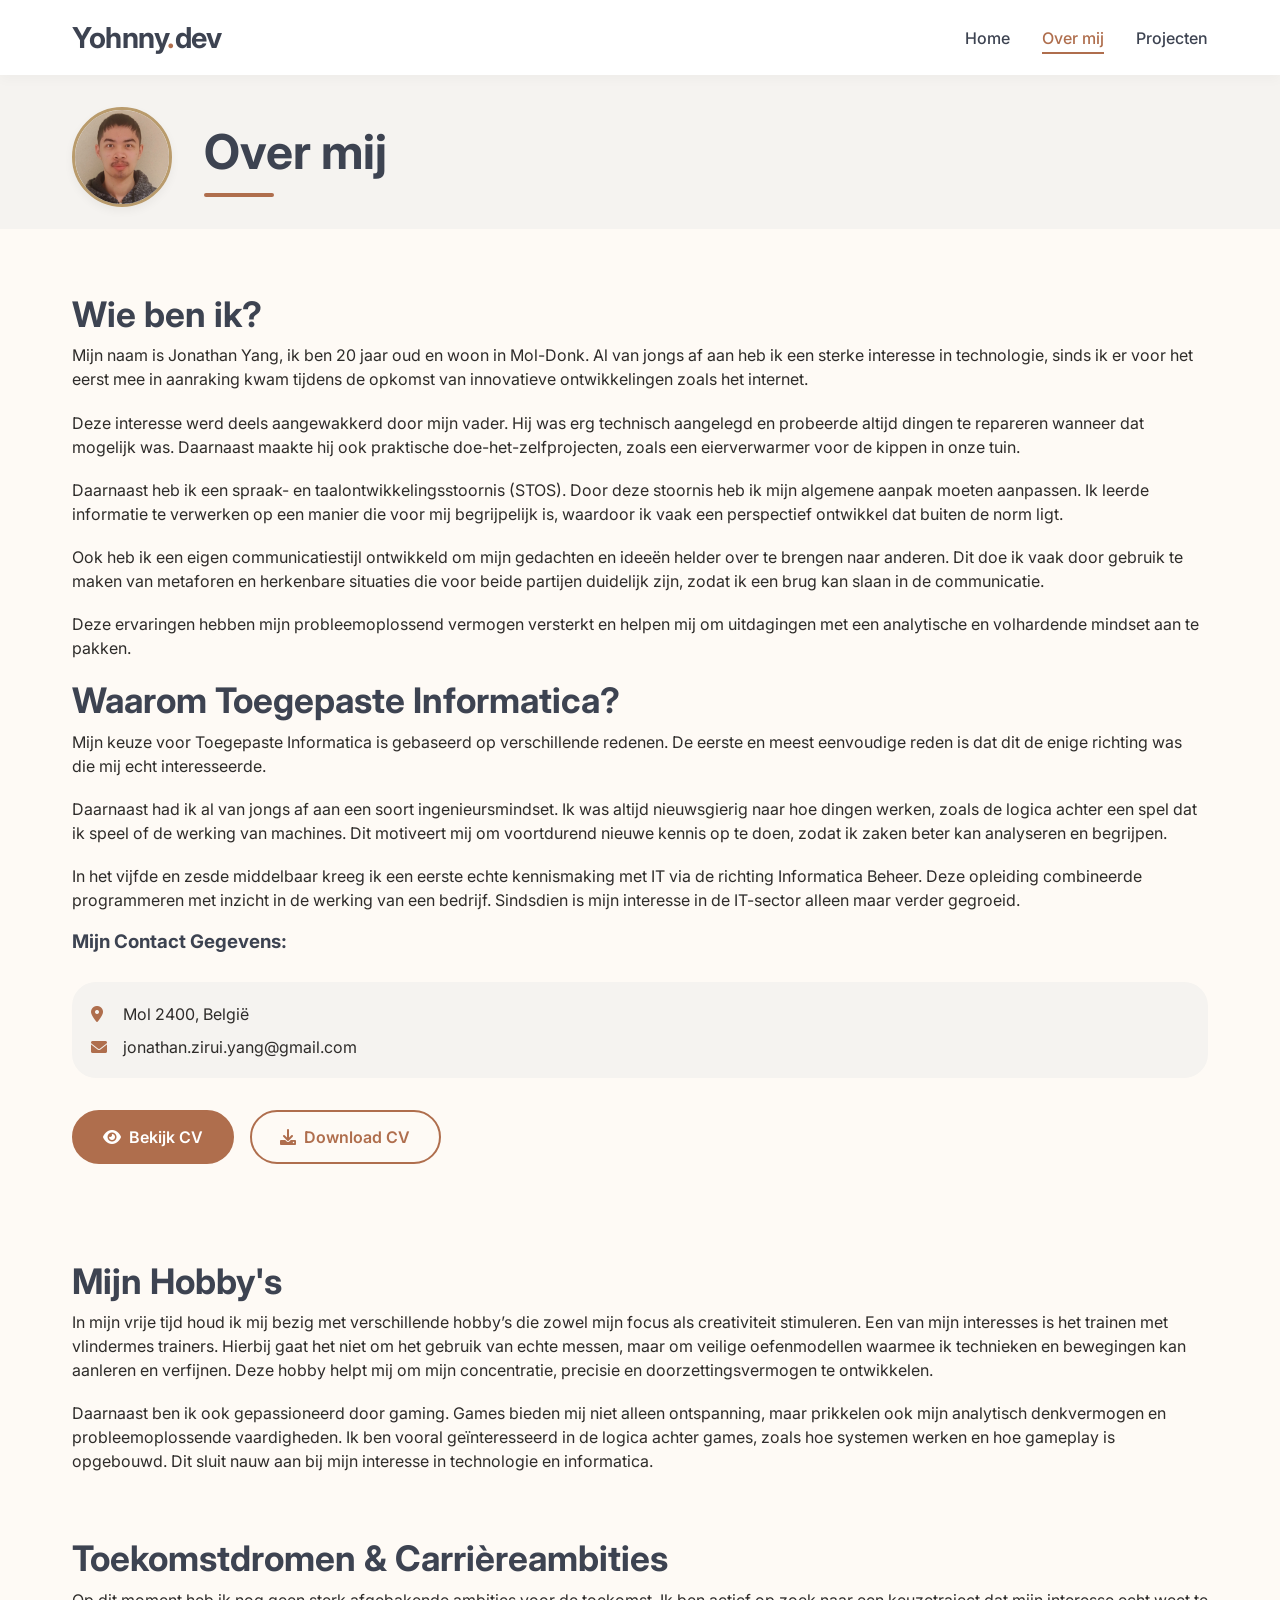
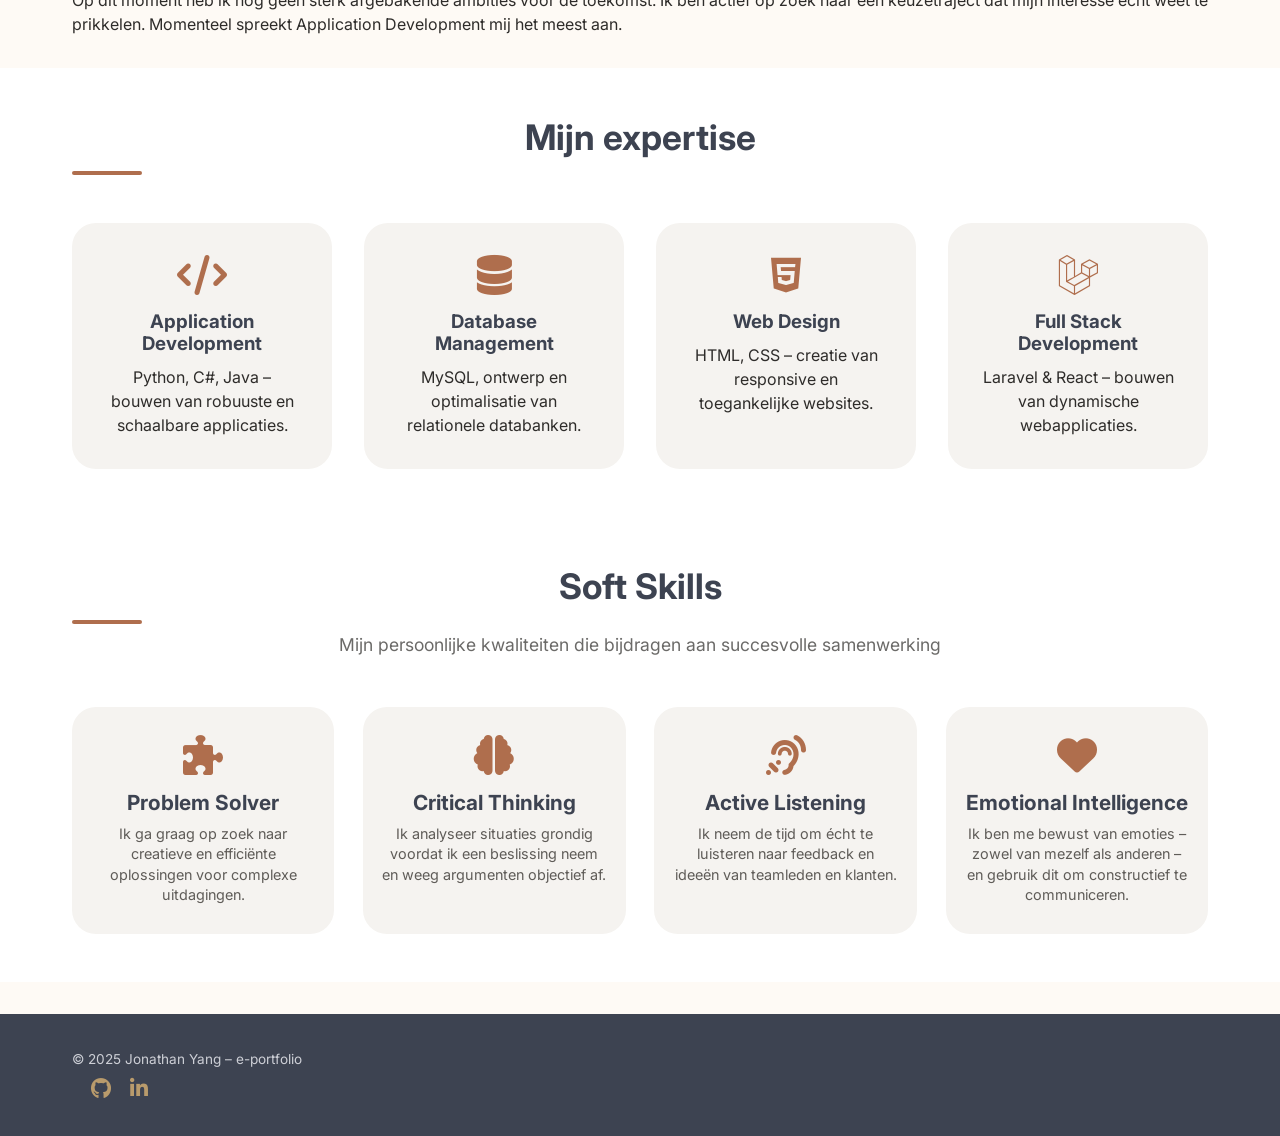
==== commit 237dc6f2: "About me pagina afgemaakt Co-authored-by: Copilot <copilot@github.com>" ====
--- a/about.html
+++ b/about.html
@@ -76,30 +76,80 @@
             </div>
         </section>
 
-        <section>
+        <section class="hobby-section">
             <div class="container">
                 <h2>Mijn Hobby's</h2>
-                <p>Naast mijn studie en interesse in technologie, heb ik ook een passie voor fotografie, koken en het leren van nieuwe talen. Deze hobby's helpen me om creatief te blijven en nieuwe perspectieven te ontdekken, wat ook mijn benadering van technologie beïnvloedt.</p>
+                <p>In mijn vrije tijd houd ik mij bezig met verschillende hobby’s die zowel mijn focus als creativiteit stimuleren. Een van mijn interesses is het trainen met vlindermes trainers. Hierbij gaat het niet om het gebruik van echte messen, maar om veilige oefenmodellen waarmee ik technieken en bewegingen kan aanleren en verfijnen. Deze hobby helpt mij om mijn concentratie, precisie en doorzettingsvermogen te ontwikkelen.</p>
+                <p>Daarnaast ben ik ook gepassioneerd door gaming. Games bieden mij niet alleen ontspanning, maar prikkelen ook mijn analytisch denkvermogen en probleemoplossende vaardigheden. Ik ben vooral geïnteresseerd in de logica achter games, zoals hoe systemen werken en hoe gameplay is opgebouwd. Dit sluit nauw aan bij mijn interesse in technologie en informatica.</p>
             </div>
         </section>
 
-        <section>
-            
+        <section class="future-section">
+            <div class="container">
+                <h2>Toekomstdromen & Carrièreambities</h2>
+                <p>Op dit moment heb ik nog geen sterk afgebakende ambities voor de toekomst. Ik ben actief op zoek naar een keuzetraject dat mijn interesse echt weet te prikkelen. Momenteel spreekt Application Development mij het meest aan.</p>
+            </div>            
         </section>
 
-        <!--
         <section class="skills">
             <div class="container">
                 <div class="section-header"><h2>Mijn expertise</h2><div class="divider"></div></div>
                 <div class="skills-grid">
-                    <div class="skill-card"><i class="fab fa-react"></i><h3>React & Next.js</h3><p>Moderne, component-gebaseerde apps met sterke performance.</p></div>
-                    <div class="skill-card"><i class="fab fa-js"></i><h3>JavaScript</h3><p>Dynamische interactie en type-veilige code.</p></div>
-                    <div class="skill-card"><i class="fab fa-figma"></i><h3>UI/UX Design</h3><p>Van wireframe tot pixel-perfect prototype in Figma.</p></div>
-                    <div class="skill-card"><i class="fas fa-mobile-alt"></i><h3>Responsive Web</h3><p>Websites die er op elk scherm fantastisch uitzien.</p></div>
+                    <div class="skill-card">
+                        <i class="fas fa-code"></i>
+                        <h3>Application Development</h3>
+                        <p>Python, C#, Java – bouwen van robuuste en schaalbare applicaties.</p>
+                    </div>
+                    <div class="skill-card">
+                        <i class="fas fa-database"></i>
+                        <h3>Database Management</h3>
+                        <p>MySQL, ontwerp en optimalisatie van relationele databanken.</p>
+                    </div>
+                    <div class="skill-card">
+                        <i class="fab fa-html5"></i>
+                        <h3>Web Design</h3>
+                        <p>HTML, CSS – creatie van responsive en toegankelijke websites.</p>
+                    </div>
+                    <div class="skill-card">
+                        <i class="fab fa-laravel"></i>
+                        <h3>Full Stack Development</h3>
+                        <p>Laravel & React – bouwen van dynamische webapplicaties.</p>
+                    </div>
                 </div>
             </div>
         </section>
 
+        <section class="soft-skills-section">
+            <div class="container">
+                <div class="section-header">
+                    <h2>Soft Skills</h2>
+                    <div class="divider"></div>
+                    <p class="subtitle" style="margin-top: 0.5rem;">Mijn persoonlijke kwaliteiten die bijdragen aan succesvolle samenwerking</p>
+                </div>
+                <div class="soft-skills-grid">
+                    <div class="soft-skill-card">
+                        <i class="fas fa-puzzle-piece"></i>
+                        <h3>Problem Solver</h3>
+                        <p>Ik ga graag op zoek naar creatieve en efficiënte oplossingen voor complexe uitdagingen.</p>
+                    </div>
+                    <div class="soft-skill-card">
+                        <i class="fas fa-brain"></i>
+                        <h3>Critical Thinking</h3>
+                        <p>Ik analyseer situaties grondig voordat ik een beslissing neem en weeg argumenten objectief af.</p>
+                    </div>
+                    <div class="soft-skill-card">
+                        <i class="fas fa-ear-listen"></i>
+                        <h3>Active Listening</h3>
+                        <p>Ik neem de tijd om écht te luisteren naar feedback en ideeën van teamleden en klanten.</p>
+                    </div>
+                    <div class="soft-skill-card">
+                        <i class="fas fa-heart"></i>
+                        <h3>Emotional Intelligence</h3>
+                        <p>Ik ben me bewust van emoties – zowel van mezelf als anderen – en gebruik dit om constructief te communiceren.</p>
+                    </div>
+                </div>
+            </div>
+        </section>
 
         <!--
         <section class="fun-fact">
--- a/style.css
+++ b/style.css
@@ -325,20 +325,24 @@
 }
 
 /* ---------- ABOUT PAGINA ---------- */
+/* ===== HEADER MET PROFIELAFBEELDING ===== */
 .page-header {
     text-align: left;
     padding: 2rem 0 1rem;
     background: var(--lichtgrijs);
 }
+
 .header-with-image {
     display: flex;
     align-items: center;
     gap: 2rem;
     flex-wrap: wrap;
 }
+
 .profile-image {
     flex-shrink: 0;
 }
+
 .profile-image img {
     width: 100px;
     height: 100px;
@@ -347,12 +351,15 @@
     border: 3px solid var(--beige);
     box-shadow: 0 4px 10px rgba(0,0,0,0.05);
 }
+
 .header-text {
     flex: 1;
 }
+
 .header-text h1 {
     margin-bottom: 0.25rem;
 }
+
 .divider {
     margin-left: 0;
     margin-right: auto;
@@ -364,6 +371,7 @@
     margin-top: 0.5rem;
 }
 
+/* ===== ABOUT INTRO ===== */
 .about-intro {
     padding: 4rem 0;
 }
@@ -384,6 +392,7 @@
     color: #2e2c2a;
 }
 
+/* ===== PERSOONLIJKE GEGEVENS BLOK ===== */
 .personal-details {
     margin-top: 1.8rem;
     display: flex;
@@ -399,19 +408,26 @@
     color: var(--terracotta);
 }
 
-.about-illustration {
-    flex: 1;
-    background: var(--grijsblauw);
-    border-radius: 48px;
-    padding: 2rem;
-    text-align: center;
-}
-
-.about-illustration i {
-    font-size: 6rem;
-    color: var(--beige);
-}
-
+/* ===== CV BUTTONS ===== */
+.cv-actions {
+    display: flex;
+    gap: 1rem;
+    flex-wrap: wrap;
+    margin-top: 2rem;
+}
+
+.btn-outline-light {
+    background: transparent;
+    border: 2px solid var(--terracotta);
+    color: var(--terracotta);
+}
+
+.btn-outline-light:hover {
+    background: var(--terracotta);
+    color: white;
+}
+
+/* ===== TECHNISCHE SKILLS ===== */
 .skills {
     padding: 3rem 0;
     background: var(--wit);
@@ -440,6 +456,64 @@
     margin-bottom: 0.6rem;
 }
 
+/* ===== SOFT SKILLS ===== */
+.soft-skills-section {
+    padding: 3rem 0;
+    background: var(--wit);
+}
+
+.soft-skills-grid {
+    display: grid;
+    grid-template-columns: repeat(auto-fit, minmax(220px, 1fr));
+    gap: 1.8rem;
+    margin-top: 1.5rem;
+}
+
+.soft-skill-card {
+    background: var(--lichtgrijs);
+    padding: 1.8rem 1.2rem;
+    border-radius: 24px;
+    text-align: center;
+    transition: transform 0.2s, box-shadow 0.2s;
+}
+
+.soft-skill-card:hover {
+    transform: translateY(-5px);
+    box-shadow: 0 12px 20px rgba(0,0,0,0.05);
+}
+
+.soft-skill-card i {
+    font-size: 2.5rem;
+    color: var(--terracotta);
+    margin-bottom: 1rem;
+}
+
+.soft-skill-card h3 {
+    font-size: 1.3rem;
+    margin-bottom: 0.5rem;
+    color: var(--grijsblauw);
+}
+
+.soft-skill-card p {
+    font-size: 0.9rem;
+    color: #5f5c58;
+    line-height: 1.4;
+}
+
+/* ===== HOBBY EN TOEKOMST SECTIES ===== */
+.hobby-section, .future-section {
+    padding: 2rem 0;
+}
+
+.hobby-section p, .future-section p {
+    margin-bottom: 1.2rem;
+}
+
+.hobby-section p:last-of-type, .future-section p:last-of-type {
+    margin-bottom: 0;
+}
+
+/* ===== FUN FACT (OPTIONEEL) ===== */
 .fun-fact {
     padding: 3rem 0 5rem;
 }
@@ -465,35 +539,18 @@
     margin-bottom: 0.8rem;
 }
 
-.cv-actions {
-    display: flex;
-    gap: 1rem;
-    flex-wrap: wrap;
-    margin-top: 2rem;
-}
-
-.btn-outline-light {
-    background: transparent;
-    border: 2px solid var(--terracotta);
-    color: var(--terracotta);
-}
-.btn-outline-light:hover {
-    background: var(--terracotta);
-    color: white;
-}
-
-.about-illustration img {
-    width: 100%;
-    max-width: 320px;
-    border-radius: 32px;
-    object-fit: cover;
-    box-shadow: 0 20px 30px -10px rgba(0,0,0,0.1);
-    transition: transform 0.2s;
-}
-
-.about-illustration img:hover {
-    transform: scale(1.02);
-}
+/* ===== RESPONSIVE ===== */
+@media (max-width: 600px) {
+    .header-with-image {
+        flex-direction: column;
+        text-align: center;
+    }
+    .divider {
+        margin-left: auto;
+        margin-right: auto;
+    }
+}
+        
 
 /* ---------- PROJECTEN PAGINA ---------- */
 /* Extra styling voor de gedetailleerde projectweergave */
